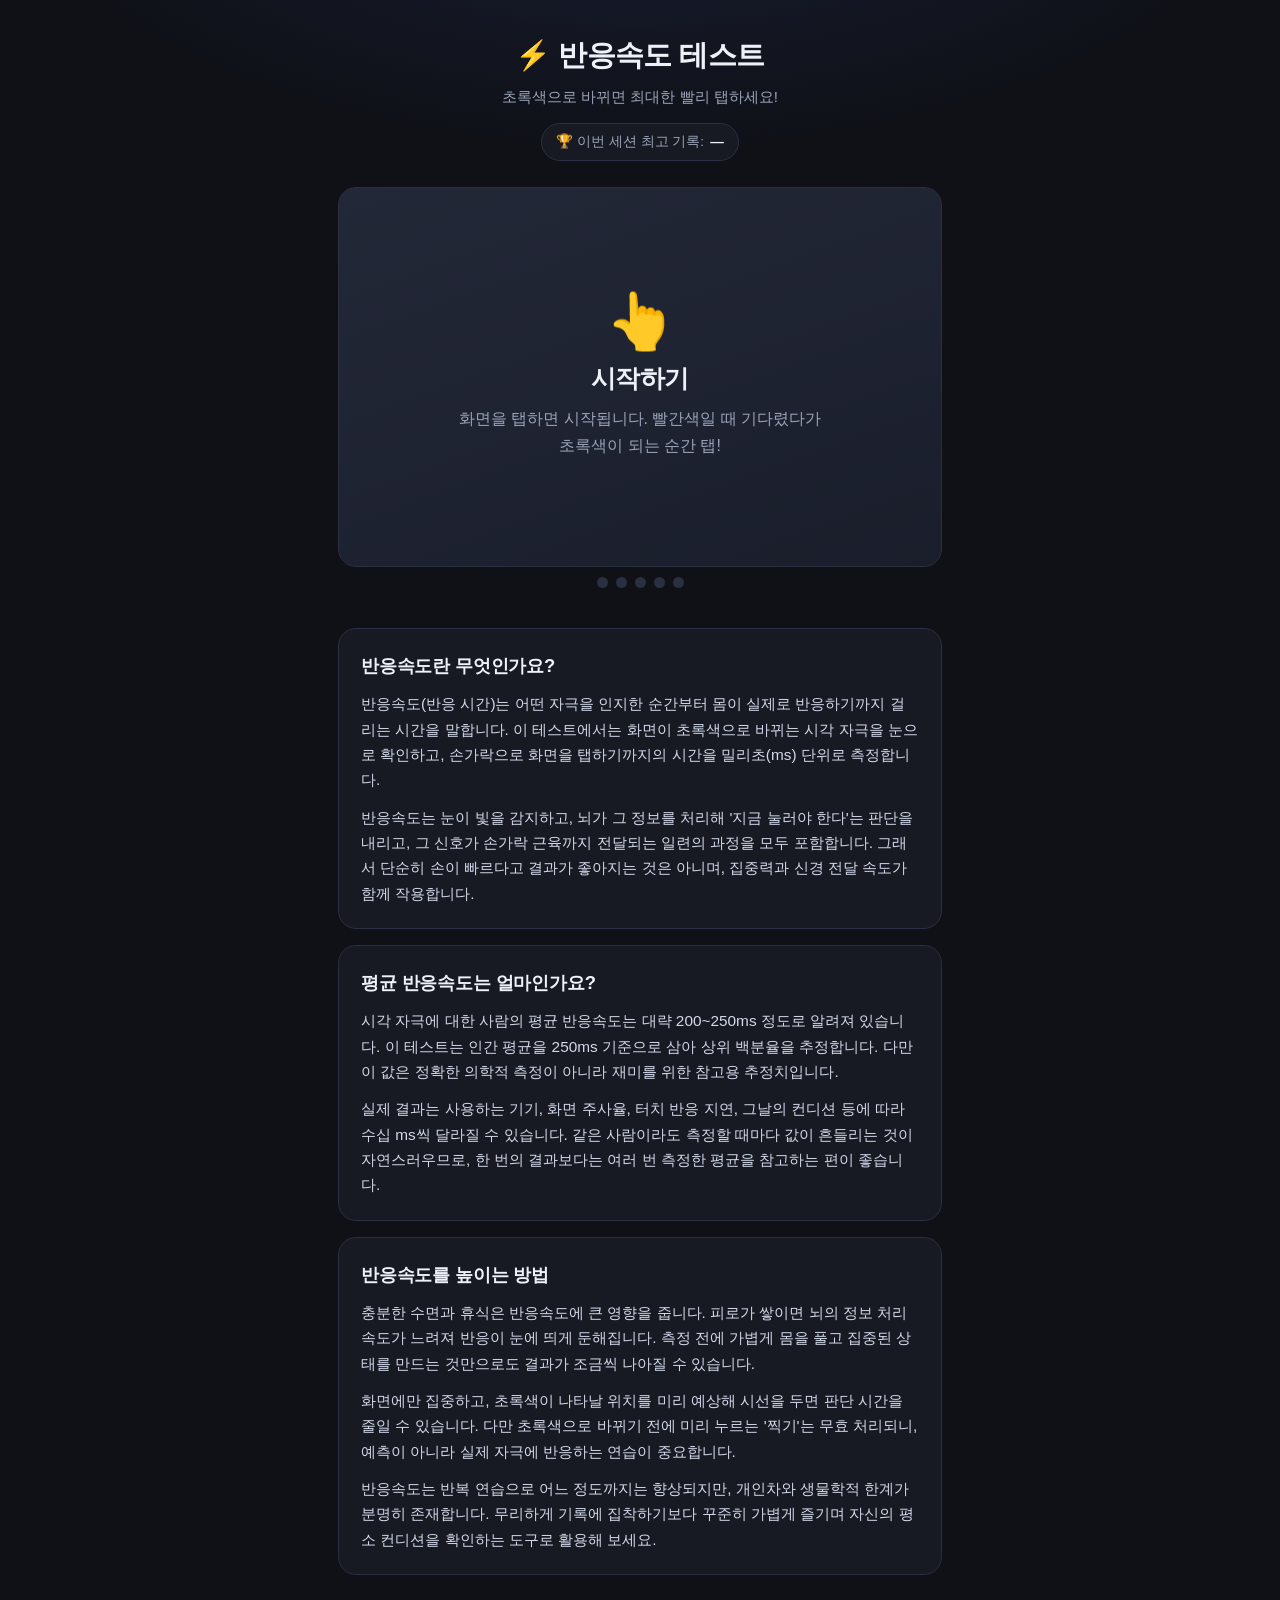
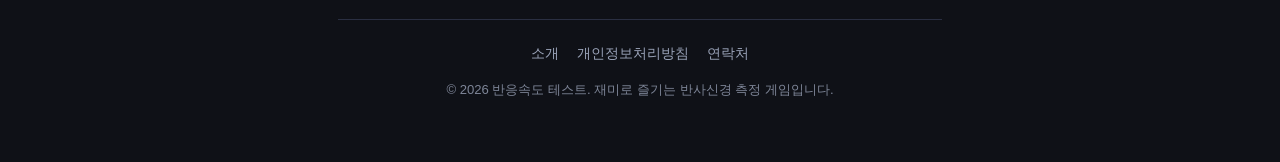
==== index.html @ 73f2693e "반응속도 테스트 정적 사이트 초기 커밋 - 게임 로직(index.html), 다크모드 스타일(style.css) - 소개/개인정보처리방침/연락처 페이지" ====
<!DOCTYPE html>
<html lang="ko">
<head>
  <meta charset="UTF-8" />
  <meta name="viewport" content="width=device-width, initial-scale=1.0" />
  <title>반응속도 테스트 - 내 반사신경 몇 ms일까? | 무료 온라인 게임</title>
  <meta name="description" content="반응속도 테스트로 나의 반사신경을 측정해 보세요. 초록색으로 바뀌면 최대한 빨리 클릭! 5회 평균 반응속도(ms)와 재미있는 등급, 상위 백분율을 알려드립니다. 설치 없이 무료로 바로 플레이." />
  <meta name="keywords" content="반응속도 테스트, 반사신경 테스트, 반응속도 측정, 반응속도 게임, reaction test" />
  <meta name="theme-color" content="#0f1117" />
  <meta property="og:title" content="반응속도 테스트 - 내 반사신경 몇 ms일까?" />
  <meta property="og:description" content="초록색으로 바뀌면 최대한 빨리 탭! 5회 평균 반응속도와 등급을 확인해 보세요." />
  <meta property="og:type" content="website" />
  <link rel="stylesheet" href="style.css" />
</head>
<body>
  <div class="wrap">
    <header class="site-header">
      <h1>⚡ 반응속도 테스트</h1>
      <p class="subtitle">초록색으로 바뀌면 최대한 빨리 탭하세요!</p>
      <div class="best-badge" id="bestBadge" hidden>
        🏆 이번 세션 최고 기록: <strong id="bestValue">—</strong>
      </div>
    </header>

    <!-- 게임 무대 -->
    <div id="stage" class="stage idle" role="button" tabindex="0" aria-label="반응속도 테스트 시작">
      <div>
        <div class="stage-emoji" id="stageEmoji">👆</div>
        <p class="stage-title" id="stageTitle">시작하기</p>
        <p class="stage-hint" id="stageHint">화면을 탭하면 시작됩니다. 빨간색일 때 기다렸다가 초록색이 되는 순간 탭!</p>
      </div>
    </div>

    <!-- 진행 점 -->
    <div class="progress-dots" id="dots" aria-hidden="true"></div>

    <!-- 결과 카드 -->
    <div class="result-card" id="resultCard">
      <div class="tier-emoji" id="tierEmoji">🐆</div>
      <p class="tier-name"><span class="grad" id="tierName">—</span></p>
      <p class="result-avg"><span id="avgValue">0</span><small> ms</small></p>
      <p class="result-percentile" id="percentile">—</p>
      <div class="attempts-list" id="attemptsList"></div>
      <div class="btn-row">
        <button class="btn btn-ghost" id="copyBtn">📋 결과 복사</button>
        <button class="btn btn-primary" id="retryBtn">🔄 다시 하기</button>
      </div>
    </div>

    <!-- 설명 섹션 (SEO) -->
    <div class="info">
      <section>
        <h2>반응속도란 무엇인가요?</h2>
        <p>반응속도(반응 시간)는 어떤 자극을 인지한 순간부터 몸이 실제로 반응하기까지 걸리는 시간을 말합니다. 이 테스트에서는 화면이 초록색으로 바뀌는 시각 자극을 눈으로 확인하고, 손가락으로 화면을 탭하기까지의 시간을 밀리초(ms) 단위로 측정합니다.</p>
        <p>반응속도는 눈이 빛을 감지하고, 뇌가 그 정보를 처리해 '지금 눌러야 한다'는 판단을 내리고, 그 신호가 손가락 근육까지 전달되는 일련의 과정을 모두 포함합니다. 그래서 단순히 손이 빠르다고 결과가 좋아지는 것은 아니며, 집중력과 신경 전달 속도가 함께 작용합니다.</p>
      </section>

      <section>
        <h2>평균 반응속도는 얼마인가요?</h2>
        <p>시각 자극에 대한 사람의 평균 반응속도는 대략 200~250ms 정도로 알려져 있습니다. 이 테스트는 인간 평균을 250ms 기준으로 삼아 상위 백분율을 추정합니다. 다만 이 값은 정확한 의학적 측정이 아니라 재미를 위한 참고용 추정치입니다.</p>
        <p>실제 결과는 사용하는 기기, 화면 주사율, 터치 반응 지연, 그날의 컨디션 등에 따라 수십 ms씩 달라질 수 있습니다. 같은 사람이라도 측정할 때마다 값이 흔들리는 것이 자연스러우므로, 한 번의 결과보다는 여러 번 측정한 평균을 참고하는 편이 좋습니다.</p>
      </section>

      <section>
        <h2>반응속도를 높이는 방법</h2>
        <p>충분한 수면과 휴식은 반응속도에 큰 영향을 줍니다. 피로가 쌓이면 뇌의 정보 처리 속도가 느려져 반응이 눈에 띄게 둔해집니다. 측정 전에 가볍게 몸을 풀고 집중된 상태를 만드는 것만으로도 결과가 조금씩 나아질 수 있습니다.</p>
        <p>화면에만 집중하고, 초록색이 나타날 위치를 미리 예상해 시선을 두면 판단 시간을 줄일 수 있습니다. 다만 초록색으로 바뀌기 전에 미리 누르는 '찍기'는 무효 처리되니, 예측이 아니라 실제 자극에 반응하는 연습이 중요합니다.</p>
        <p>반응속도는 반복 연습으로 어느 정도까지는 향상되지만, 개인차와 생물학적 한계가 분명히 존재합니다. 무리하게 기록에 집착하기보다 꾸준히 가볍게 즐기며 자신의 평소 컨디션을 확인하는 도구로 활용해 보세요.</p>
      </section>
    </div>

    <footer class="site-footer">
      <nav>
        <a href="about.html">소개</a>
        <a href="privacy.html">개인정보처리방침</a>
        <a href="contact.html">연락처</a>
      </nav>
      <p class="copyright">© 2026 반응속도 테스트. 재미로 즐기는 반사신경 측정 게임입니다.</p>
    </footer>
  </div>

  <div class="toast" id="toast"></div>

  <script>
  (function () {
    "use strict";

    // ===== 설정 =====
    var TOTAL_ROUNDS = 5;
    var MIN_WAIT = 2000; // 최소 대기(ms)
    var MAX_WAIT = 5000; // 최대 대기(ms)
    var HUMAN_AVG = 250; // 인간 평균 기준(ms)

    // 등급 정의 (낮은 ms일수록 상위 등급)
    var TIERS = [
      { max: 180, emoji: "🐆", name: "치타", desc: "번개 같은 반사신경!" },
      { max: 230, emoji: "🐇", name: "토끼", desc: "아주 빠른 편이에요." },
      { max: 280, emoji: "🐎", name: "말",   desc: "평균 이상, 준수해요." },
      { max: 340, emoji: "🐢", name: "거북이", desc: "평균 수준이에요." },
      { max: Infinity, emoji: "🦥", name: "나무늘보", desc: "느긋한 편이네요." }
    ];

    // ===== 상태 =====
    var state = "idle"; // idle | waiting | go | result
    var round = 0;
    var results = [];   // 성공한 ms 값들
    var goTime = 0;
    var timer = null;
    var best = null;    // 세션 최고(ms)

    // ===== DOM =====
    var stage = document.getElementById("stage");
    var stageEmoji = document.getElementById("stageEmoji");
    var stageTitle = document.getElementById("stageTitle");
    var stageHint = document.getElementById("stageHint");
    var dotsEl = document.getElementById("dots");
    var resultCard = document.getElementById("resultCard");
    var tierEmoji = document.getElementById("tierEmoji");
    var tierName = document.getElementById("tierName");
    var avgValue = document.getElementById("avgValue");
    var percentile = document.getElementById("percentile");
    var attemptsList = document.getElementById("attemptsList");
    var copyBtn = document.getElementById("copyBtn");
    var retryBtn = document.getElementById("retryBtn");
    var bestBadge = document.getElementById("bestBadge");
    var bestValue = document.getElementById("bestValue");
    var toast = document.getElementById("toast");

    // ===== 진행 점 초기화 =====
    function buildDots() {
      dotsEl.innerHTML = "";
      for (var i = 0; i < TOTAL_ROUNDS; i++) {
        var d = document.createElement("span");
        d.className = "dot";
        dotsEl.appendChild(d);
      }
    }
    function refreshDots() {
      var nodes = dotsEl.children;
      for (var i = 0; i < nodes.length; i++) {
        nodes[i].className = "dot";
        if (i < results.length) nodes[i].classList.add("done");
        else if (i === results.length && state !== "result") nodes[i].classList.add("active");
      }
    }

    // ===== 화면 상태 =====
    function setStage(cls, emoji, title, hint) {
      stage.className = "stage " + cls;
      stageEmoji.textContent = emoji;
      stageTitle.textContent = title;
      stageHint.innerHTML = hint;
    }

    function showToast(msg) {
      toast.textContent = msg;
      toast.classList.add("show");
      clearTimeout(toast._t);
      toast._t = setTimeout(function () { toast.classList.remove("show"); }, 1800);
    }

    // ===== 게임 흐름 =====
    function startWaiting() {
      state = "waiting";
      resultCard.classList.remove("show");
      setStage("waiting", "✋", "기다리세요...",
        "초록색으로 바뀌면 바로 탭! (" + (round + 1) + " / " + TOTAL_ROUNDS + ")");
      refreshDots();
      var delay = MIN_WAIT + Math.random() * (MAX_WAIT - MIN_WAIT);
      timer = setTimeout(function () {
        state = "go";
        goTime = Date.now();
        setStage("go", "⚡", "지금!", "탭하세요!");
      }, delay);
    }

    function recordSuccess(ms) {
      results.push(ms);
      round++;
      if (best === null || ms < best) { best = ms; updateBest(); }
      state = "result-inter";
      setStage("result", "" + ms, ms + " ms",
        results.length < TOTAL_ROUNDS
          ? "좋아요! 탭하면 다음 라운드로 넘어갑니다."
          : "마지막 라운드! 탭해서 결과를 확인하세요.");
      // ms를 큰 숫자로 강조
      stageTitle.innerHTML = '<span class="rt-value">' + ms + '<small> ms</small></span>';
      stageEmoji.textContent = ms < 200 ? "🔥" : ms < 280 ? "👍" : "🙂";
      refreshDots();
    }

    function handleEarly() {
      // 초록 전환 전에 누름 → 이번 판 무효
      clearTimeout(timer);
      state = "early";
      setStage("early", "🚫", "너무 빨라요!",
        "초록색이 되기 전에 눌렀어요. 이 판은 무효입니다. 탭해서 다시 시도하세요.");
      // 무효 표시 점
      var nodes = dotsEl.children;
      if (nodes[results.length]) {
        nodes[results.length].className = "dot void";
      }
    }

    function finish() {
      state = "result";
      var sum = results.reduce(function (a, b) { return a + b; }, 0);
      var avg = Math.round(sum / results.length);
      var tier = pickTier(avg);
      var pct = estimatePercentile(avg);

      tierEmoji.textContent = tier.emoji;
      tierName.textContent = tier.name + " 등급";
      avgValue.textContent = avg;
      percentile.innerHTML = tier.desc + " 인간 평균(250ms) 기준 <strong>상위 " + pct + "%</strong> 추정";

      attemptsList.innerHTML = "";
      results.forEach(function (ms, i) {
        var chip = document.createElement("span");
        chip.className = "attempt-chip";
        chip.textContent = (i + 1) + "회 · " + ms + "ms";
        attemptsList.appendChild(chip);
      });

      // 복사용 데이터 저장
      resultCard.dataset.avg = avg;
      resultCard.dataset.tier = tier.name;

      setStage("idle", "🎉", "완료!", "아래에서 결과를 확인하세요.");
      resultCard.classList.add("show");
      refreshDots();
      resultCard.scrollIntoView({ behavior: "smooth", block: "center" });
    }

    function pickTier(avg) {
      for (var i = 0; i < TIERS.length; i++) {
        if (avg <= TIERS[i].max) return TIERS[i];
      }
      return TIERS[TIERS.length - 1];
    }

    // 상위 백분율 추정 (250ms=평균 50%, 표준편차 약 45ms 정규분포 가정)
    function estimatePercentile(avg) {
      var sd = 45;
      var z = (avg - HUMAN_AVG) / sd;
      var p = normalCdf(z) * 100; // 평균보다 느릴 확률(%)
      // 빠를수록(작은 ms) 상위 → 상위 % = 나보다 빠른 사람 비율
      var top = Math.round(p);
      if (top < 1) top = 1;
      if (top > 99) top = 99;
      return top;
    }
    function normalCdf(z) {
      // 표준정규 누적분포 근사(Abramowitz & Stegun)
      var t = 1 / (1 + 0.2316419 * Math.abs(z));
      var d = 0.3989423 * Math.exp(-z * z / 2);
      var prob = d * t * (0.3193815 + t * (-0.3565638 + t * (1.781478 + t * (-1.821256 + t * 1.330274))));
      return z > 0 ? 1 - prob : prob;
    }

    function updateBest() {
      bestBadge.hidden = false;
      bestValue.textContent = best + " ms";
    }

    // ===== 클릭/탭 처리 =====
    function onStageInput(e) {
      if (e) e.preventDefault();
      switch (state) {
        case "idle":
          round = 0; results = []; buildDots();
          startWaiting();
          break;
        case "waiting":
          handleEarly();
          break;
        case "go":
          var ms = Date.now() - goTime;
          recordSuccess(ms);
          break;
        case "result-inter":
          if (results.length >= TOTAL_ROUNDS) finish();
          else startWaiting();
          break;
        case "early":
          startWaiting();
          break;
      }
    }

    // 터치와 클릭 모두 지원 (중복 방지: touchstart 우선)
    stage.addEventListener("touchstart", function (e) {
      onStageInput(e);
    }, { passive: false });
    stage.addEventListener("click", function (e) {
      // 터치 기기에서 click 중복 발생 방지
      if (e.detail === 0) return; // 키보드 트리거는 keydown에서 처리
      onStageInput(e);
    });
    stage.addEventListener("keydown", function (e) {
      if (e.key === " " || e.key === "Enter") { onStageInput(e); }
    });
    // 터치 후 발생하는 click 무시
    var lastTouch = 0;
    stage.addEventListener("touchend", function () { lastTouch = Date.now(); });
    stage.addEventListener("click", function (e) {
      if (Date.now() - lastTouch < 600) { e.stopImmediatePropagation(); }
    }, true);

    // ===== 버튼 =====
    retryBtn.addEventListener("click", function () {
      resultCard.classList.remove("show");
      state = "idle"; round = 0; results = [];
      buildDots();
      setStage("idle", "👆", "다시 시작하기",
        "화면을 탭하면 시작됩니다. 빨간색일 때 기다렸다가 초록색이 되는 순간 탭!");
      stage.scrollIntoView({ behavior: "smooth", block: "center" });
    });

    copyBtn.addEventListener("click", function () {
      var avg = resultCard.dataset.avg;
      var tier = resultCard.dataset.tier;
      // 현재 열려 있는 페이지 주소를 자동으로 사용 (하드코딩 없음, 배포 시 실제 도메인 자동 반영)
      var siteUrl = location.href.split(/[?#]/)[0];
      var text = "내 반응속도 " + avg + "ms, " + tier + " 등급! 너도 해봐 → 반응속도 테스트\n" + siteUrl;
      copyText(text).then(function () {
        copyBtn.classList.add("copied");
        copyBtn.textContent = "✅ 복사됨!";
        showToast("결과가 클립보드에 복사되었어요!");
        setTimeout(function () {
          copyBtn.classList.remove("copied");
          copyBtn.textContent = "📋 결과 복사";
        }, 1600);
      }).catch(function () {
        showToast("복사에 실패했어요. 직접 복사해 주세요.");
      });
    });

    function copyText(text) {
      if (navigator.clipboard && navigator.clipboard.writeText) {
        return navigator.clipboard.writeText(text);
      }
      // 폴백 (file:// 및 구형 브라우저)
      return new Promise(function (resolve, reject) {
        try {
          var ta = document.createElement("textarea");
          ta.value = text;
          ta.style.position = "fixed";
          ta.style.opacity = "0";
          document.body.appendChild(ta);
          ta.select();
          var ok = document.execCommand("copy");
          document.body.removeChild(ta);
          ok ? resolve() : reject();
        } catch (err) { reject(err); }
      });
    }

    // ===== 초기화 =====
    buildDots();
  })();
  </script>
</body>
</html>
---- style.css ----
/* ===== 반응속도 테스트 — 공통 스타일 ===== */
:root {
  --bg: #0f1117;
  --bg-soft: #171a23;
  --card: #1c2030;
  --border: #2a2f42;
  --text: #eef1f8;
  --text-dim: #9aa3b8;
  --accent: #6c8cff;
  --accent-2: #8b5cff;
  --green: #22c55e;
  --green-glow: rgba(34, 197, 94, 0.45);
  --red: #ef4444;
  --red-glow: rgba(239, 68, 68, 0.35);
  --amber: #f59e0b;
  --radius: 18px;
  --shadow: 0 12px 40px rgba(0, 0, 0, 0.45);
  --font: -apple-system, BlinkMacSystemFont, "Segoe UI", "Apple SD Gothic Neo",
    "Malgun Gothic", "맑은 고딕", Roboto, sans-serif;
}

* { box-sizing: border-box; }

html, body { margin: 0; padding: 0; }

body {
  background: radial-gradient(1200px 600px at 50% -10%, #1a2036 0%, var(--bg) 55%);
  color: var(--text);
  font-family: var(--font);
  line-height: 1.65;
  -webkit-font-smoothing: antialiased;
  min-height: 100vh;
}

.wrap {
  width: 100%;
  max-width: 640px;
  margin: 0 auto;
  padding: 24px 18px 48px;
}

/* ===== 헤더 ===== */
.site-header { text-align: center; padding: 8px 0 4px; }
.site-header h1 {
  font-size: 1.5rem;
  margin: 0 0 4px;
  letter-spacing: -0.02em;
}
.site-header .subtitle {
  color: var(--text-dim);
  font-size: 0.95rem;
  margin: 0;
}
.best-badge {
  display: inline-flex;
  align-items: center;
  gap: 6px;
  margin-top: 14px;
  padding: 7px 14px;
  background: var(--bg-soft);
  border: 1px solid var(--border);
  border-radius: 999px;
  font-size: 0.85rem;
  color: var(--text-dim);
}
.best-badge strong { color: var(--text); }

/* ===== 게임 영역 ===== */
.stage {
  position: relative;
  margin: 22px 0 10px;
  border-radius: var(--radius);
  min-height: 340px;
  display: flex;
  align-items: center;
  justify-content: center;
  text-align: center;
  cursor: pointer;
  user-select: none;
  -webkit-user-select: none;
  -webkit-tap-highlight-color: transparent;
  transition: background 0.12s ease, box-shadow 0.25s ease;
  overflow: hidden;
  padding: 28px 20px;
}
.stage:focus-visible { outline: 3px solid var(--accent); outline-offset: 3px; }

.stage.idle    { background: linear-gradient(160deg, #232838, #1a1e2b); border: 1px solid var(--border); }
.stage.waiting { background: linear-gradient(160deg, #b91c1c, #7f1d1d); box-shadow: 0 0 60px var(--red-glow) inset; }
.stage.go      { background: linear-gradient(160deg, #16a34a, #15803d); box-shadow: 0 0 80px var(--green-glow) inset; }
.stage.result  { background: linear-gradient(160deg, #232838, #1a1e2b); border: 1px solid var(--border); cursor: default; }
.stage.early   { background: linear-gradient(160deg, #b45309, #92400e); }

.stage-emoji { font-size: 3.4rem; line-height: 1; margin-bottom: 10px; }
.stage-title { font-size: 1.55rem; font-weight: 800; margin: 0 0 6px; letter-spacing: -0.02em; }
.stage-hint  { font-size: 1rem; color: rgba(255,255,255,0.85); margin: 0; max-width: 380px; }
.stage.idle .stage-hint, .stage.result .stage-hint { color: var(--text-dim); }

.rt-value { font-size: 3.6rem; font-weight: 900; letter-spacing: -0.03em; line-height: 1; }
.rt-value small { font-size: 1.2rem; font-weight: 700; opacity: 0.8; }

/* 진행 점 (5회) */
.progress-dots {
  display: flex;
  gap: 8px;
  justify-content: center;
  margin: 6px 0 18px;
}
.dot {
  width: 11px; height: 11px;
  border-radius: 50%;
  background: var(--border);
  transition: transform 0.2s, background 0.2s;
}
.dot.done { background: var(--accent); }
.dot.void { background: var(--amber); }
.dot.active { transform: scale(1.35); background: var(--text-dim); }

/* ===== 결과 화면 ===== */
.result-card {
  display: none;
  margin: 22px 0 10px;
  padding: 30px 24px;
  border-radius: var(--radius);
  background:
    radial-gradient(600px 300px at 50% -20%, rgba(108,140,255,0.22), transparent 70%),
    linear-gradient(160deg, #20263a, #161a27);
  border: 1px solid var(--border);
  box-shadow: var(--shadow);
  text-align: center;
}
.result-card.show { display: block; animation: pop 0.35s ease; }
@keyframes pop { from { transform: scale(0.96); opacity: 0; } to { transform: scale(1); opacity: 1; } }

.tier-emoji { font-size: 4.6rem; line-height: 1; margin-bottom: 6px; }
.tier-name  { font-size: 1.9rem; font-weight: 900; margin: 0 0 2px; letter-spacing: -0.02em; }
.tier-name .grad {
  background: linear-gradient(90deg, var(--accent), var(--accent-2));
  -webkit-background-clip: text; background-clip: text; color: transparent;
}
.result-avg { font-size: 3.4rem; font-weight: 900; letter-spacing: -0.03em; margin: 12px 0 2px; }
.result-avg small { font-size: 1.3rem; font-weight: 700; color: var(--text-dim); }
.result-percentile { color: var(--text-dim); font-size: 0.98rem; margin: 4px 0 0; }
.result-percentile strong { color: var(--text); }

.attempts-list {
  display: flex; flex-wrap: wrap; gap: 7px; justify-content: center;
  margin: 20px 0 4px;
}
.attempt-chip {
  font-size: 0.82rem;
  padding: 5px 11px;
  border-radius: 999px;
  background: var(--bg-soft);
  border: 1px solid var(--border);
  color: var(--text-dim);
}

/* ===== 버튼 ===== */
.btn-row { display: flex; gap: 12px; margin-top: 22px; }
.btn {
  flex: 1;
  appearance: none;
  border: none;
  border-radius: 14px;
  padding: 16px 18px;
  font-size: 1.05rem;
  font-weight: 800;
  font-family: inherit;
  cursor: pointer;
  transition: transform 0.08s ease, filter 0.15s ease, background 0.15s;
  color: #fff;
}
.btn:active { transform: translateY(1px) scale(0.99); }
.btn-primary { background: linear-gradient(90deg, var(--accent), var(--accent-2)); }
.btn-primary:hover { filter: brightness(1.08); }
.btn-ghost {
  background: var(--bg-soft);
  border: 1px solid var(--border);
  color: var(--text);
}
.btn-ghost:hover { background: var(--card); }
.btn.copied { background: var(--green); }

/* ===== 설명 섹션 ===== */
.info { margin-top: 40px; }
.info section {
  background: var(--bg-soft);
  border: 1px solid var(--border);
  border-radius: var(--radius);
  padding: 22px 22px;
  margin-bottom: 16px;
}
.info h2 {
  font-size: 1.15rem;
  margin: 0 0 10px;
  letter-spacing: -0.01em;
}
.info p { margin: 0 0 12px; color: #d3d9ea; font-size: 0.96rem; }
.info p:last-child { margin-bottom: 0; }

/* ===== 페이지 본문(하위 페이지) ===== */
.page { margin-top: 22px; }
.page h2 { font-size: 1.25rem; margin: 26px 0 10px; }
.page h2:first-child { margin-top: 0; }
.page p, .page li { color: #d3d9ea; font-size: 0.97rem; }
.page ul { padding-left: 20px; }
.page a { color: var(--accent); }
.back-link {
  display: inline-block;
  margin-bottom: 6px;
  color: var(--accent);
  text-decoration: none;
  font-weight: 700;
  font-size: 0.92rem;
}
.back-link:hover { text-decoration: underline; }

/* ===== 푸터 ===== */
.site-footer {
  margin-top: 44px;
  padding-top: 22px;
  border-top: 1px solid var(--border);
  text-align: center;
  color: var(--text-dim);
  font-size: 0.9rem;
}
.site-footer nav { display: flex; gap: 18px; justify-content: center; flex-wrap: wrap; margin-bottom: 12px; }
.site-footer a { color: var(--text-dim); text-decoration: none; }
.site-footer a:hover { color: var(--text); text-decoration: underline; }
.site-footer .copyright { font-size: 0.82rem; opacity: 0.8; }

/* ===== 토스트 ===== */
.toast {
  position: fixed;
  left: 50%; bottom: 28px;
  transform: translateX(-50%) translateY(20px);
  background: var(--card);
  border: 1px solid var(--border);
  color: var(--text);
  padding: 12px 20px;
  border-radius: 12px;
  font-size: 0.92rem;
  font-weight: 700;
  box-shadow: var(--shadow);
  opacity: 0;
  pointer-events: none;
  transition: opacity 0.25s, transform 0.25s;
  z-index: 50;
}
.toast.show { opacity: 1; transform: translateX(-50%) translateY(0); }

@media (min-width: 480px) {
  .site-header h1 { font-size: 1.8rem; }
  .stage { min-height: 380px; }
}
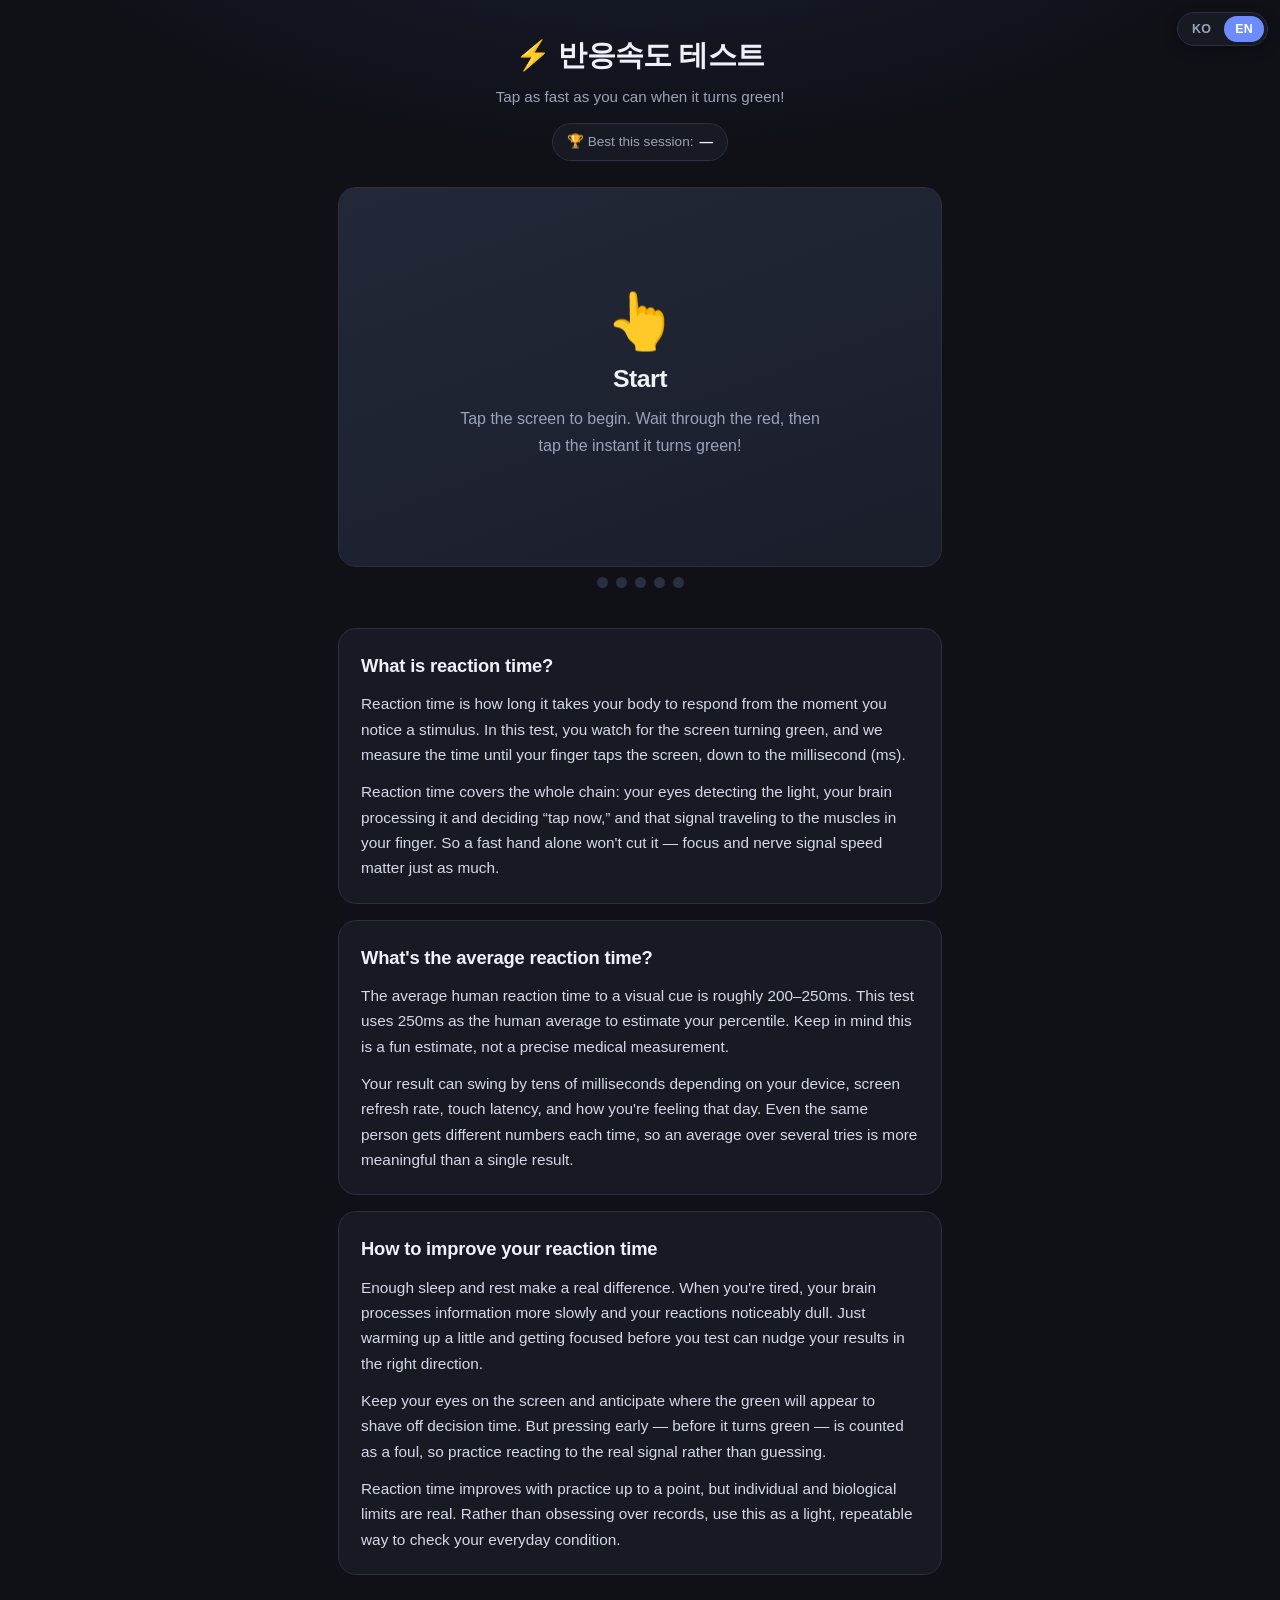
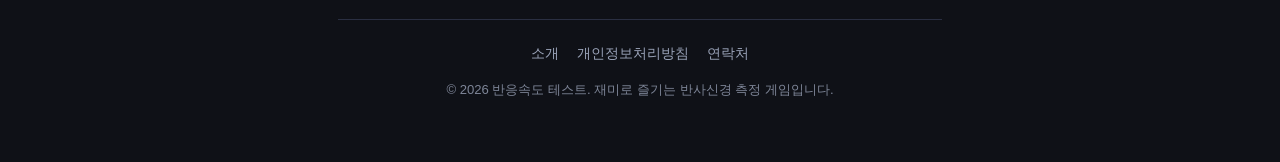
==== commit 91689262: "다국어(한국어/영어) 지원 추가 - 브라우저 언어 감지 + KO/EN 수동 전환(세션 유지) - 게임 UI·결과·등급·복사 문구·설명 섹션 전부 I18N 객체로 관리 - 표시 언어" ====
--- a/index.html
+++ b/index.html
@@ -3,6 +3,8 @@
 <head>
   <meta charset="UTF-8" />
   <meta name="viewport" content="width=device-width, initial-scale=1.0" />
+  <meta name="google-site-verification" content="tqDl8S2tYXEa9xzhlGxQzn0HwiY2uJCHvbh6UM1SFNE" />
+  <meta name="naver-site-verification" content="4a87eaf00951f1fe5d1619a0d4436c3ce73ae560" />
   <title>반응속도 테스트 - 내 반사신경 몇 ms일까? | 무료 온라인 게임</title>
   <meta name="description" content="반응속도 테스트로 나의 반사신경을 측정해 보세요. 초록색으로 바뀌면 최대한 빨리 클릭! 5회 평균 반응속도(ms)와 재미있는 등급, 상위 백분율을 알려드립니다. 설치 없이 무료로 바로 플레이." />
   <meta name="keywords" content="반응속도 테스트, 반사신경 테스트, 반응속도 측정, 반응속도 게임, reaction test" />
@@ -13,12 +15,18 @@
   <link rel="stylesheet" href="style.css" />
 </head>
 <body>
+  <!-- 언어 전환 -->
+  <div class="lang-switch" id="langSwitch" aria-label="Language / 언어">
+    <button data-lang="ko">KO</button>
+    <button data-lang="en">EN</button>
+  </div>
+
   <div class="wrap">
     <header class="site-header">
       <h1>⚡ 반응속도 테스트</h1>
-      <p class="subtitle">초록색으로 바뀌면 최대한 빨리 탭하세요!</p>
+      <p class="subtitle" id="subtitle">초록색으로 바뀌면 최대한 빨리 탭하세요!</p>
       <div class="best-badge" id="bestBadge" hidden>
-        🏆 이번 세션 최고 기록: <strong id="bestValue">—</strong>
+        <span id="bestLabel">🏆 이번 세션 최고 기록:</span> <strong id="bestValue">—</strong>
       </div>
     </header>
 
@@ -47,27 +55,8 @@
       </div>
     </div>
 
-    <!-- 설명 섹션 (SEO) -->
-    <div class="info">
-      <section>
-        <h2>반응속도란 무엇인가요?</h2>
-        <p>반응속도(반응 시간)는 어떤 자극을 인지한 순간부터 몸이 실제로 반응하기까지 걸리는 시간을 말합니다. 이 테스트에서는 화면이 초록색으로 바뀌는 시각 자극을 눈으로 확인하고, 손가락으로 화면을 탭하기까지의 시간을 밀리초(ms) 단위로 측정합니다.</p>
-        <p>반응속도는 눈이 빛을 감지하고, 뇌가 그 정보를 처리해 '지금 눌러야 한다'는 판단을 내리고, 그 신호가 손가락 근육까지 전달되는 일련의 과정을 모두 포함합니다. 그래서 단순히 손이 빠르다고 결과가 좋아지는 것은 아니며, 집중력과 신경 전달 속도가 함께 작용합니다.</p>
-      </section>
-
-      <section>
-        <h2>평균 반응속도는 얼마인가요?</h2>
-        <p>시각 자극에 대한 사람의 평균 반응속도는 대략 200~250ms 정도로 알려져 있습니다. 이 테스트는 인간 평균을 250ms 기준으로 삼아 상위 백분율을 추정합니다. 다만 이 값은 정확한 의학적 측정이 아니라 재미를 위한 참고용 추정치입니다.</p>
-        <p>실제 결과는 사용하는 기기, 화면 주사율, 터치 반응 지연, 그날의 컨디션 등에 따라 수십 ms씩 달라질 수 있습니다. 같은 사람이라도 측정할 때마다 값이 흔들리는 것이 자연스러우므로, 한 번의 결과보다는 여러 번 측정한 평균을 참고하는 편이 좋습니다.</p>
-      </section>
-
-      <section>
-        <h2>반응속도를 높이는 방법</h2>
-        <p>충분한 수면과 휴식은 반응속도에 큰 영향을 줍니다. 피로가 쌓이면 뇌의 정보 처리 속도가 느려져 반응이 눈에 띄게 둔해집니다. 측정 전에 가볍게 몸을 풀고 집중된 상태를 만드는 것만으로도 결과가 조금씩 나아질 수 있습니다.</p>
-        <p>화면에만 집중하고, 초록색이 나타날 위치를 미리 예상해 시선을 두면 판단 시간을 줄일 수 있습니다. 다만 초록색으로 바뀌기 전에 미리 누르는 '찍기'는 무효 처리되니, 예측이 아니라 실제 자극에 반응하는 연습이 중요합니다.</p>
-        <p>반응속도는 반복 연습으로 어느 정도까지는 향상되지만, 개인차와 생물학적 한계가 분명히 존재합니다. 무리하게 기록에 집착하기보다 꾸준히 가볍게 즐기며 자신의 평소 컨디션을 확인하는 도구로 활용해 보세요.</p>
-      </section>
-    </div>
+    <!-- 설명 섹션 (SEO) — 언어별 텍스트는 JS의 I18N에서 렌더링 -->
+    <div class="info" id="infoSections"></div>
 
     <footer class="site-footer">
       <nav>
@@ -91,24 +80,187 @@
     var MAX_WAIT = 5000; // 최대 대기(ms)
     var HUMAN_AVG = 250; // 인간 평균 기준(ms)
 
-    // 등급 정의 (낮은 ms일수록 상위 등급)
+    // 등급 기준(언어와 무관한 부분: 임계값 + 이모지). 이름/설명은 I18N에서.
     var TIERS = [
-      { max: 180, emoji: "🐆", name: "치타", desc: "번개 같은 반사신경!" },
-      { max: 230, emoji: "🐇", name: "토끼", desc: "아주 빠른 편이에요." },
-      { max: 280, emoji: "🐎", name: "말",   desc: "평균 이상, 준수해요." },
-      { max: 340, emoji: "🐢", name: "거북이", desc: "평균 수준이에요." },
-      { max: Infinity, emoji: "🦥", name: "나무늘보", desc: "느긋한 편이네요." }
+      { max: 180, emoji: "🐆" },
+      { max: 230, emoji: "🐇" },
+      { max: 280, emoji: "🐎" },
+      { max: 340, emoji: "🐢" },
+      { max: Infinity, emoji: "🦥" }
     ];
 
-    // ===== 상태 =====
-    var state = "idle"; // idle | waiting | go | result
+    /* =======================================================
+       🌐 다국어 텍스트 — 여기 한 곳에서 관리합니다.
+       새 언어 추가: 아래에 ja: {...} 처럼 같은 구조로 추가하고
+       LANG_ORDER와 언어 버튼(HTML)만 늘리면 됩니다.
+       ======================================================= */
+    var I18N = {
+      ko: {
+        htmlLang: "ko",
+        stageAria: "반응속도 테스트 시작",
+        subtitle: "초록색으로 바뀌면 최대한 빨리 탭하세요!",
+        bestLabel: "🏆 이번 세션 최고 기록:",
+        stage: {
+          idleTitle: "시작하기",
+          idleHint: "화면을 탭하면 시작됩니다. 빨간색일 때 기다렸다가 초록색이 되는 순간 탭!",
+          retryTitle: "다시 시작하기",
+          retryHint: "화면을 탭하면 시작됩니다. 빨간색일 때 기다렸다가 초록색이 되는 순간 탭!",
+          waitTitle: "기다리세요...",
+          waitHint: function (n, total) { return "초록색으로 바뀌면 바로 탭! (" + n + " / " + total + ")"; },
+          goTitle: "지금!",
+          goHint: "탭하세요!",
+          earlyTitle: "너무 빨라요!",
+          earlyHint: "초록색이 되기 전에 눌렀어요. 이 판은 무효입니다. 탭해서 다시 시도하세요.",
+          nextHint: "좋아요! 탭하면 다음 라운드로 넘어갑니다.",
+          lastHint: "마지막 라운드! 탭해서 결과를 확인하세요.",
+          doneTitle: "완료!",
+          doneHint: "아래에서 결과를 확인하세요."
+        },
+        tiers: [
+          { name: "치타", desc: "번개 같은 반사신경!" },
+          { name: "토끼", desc: "아주 빠른 편이에요." },
+          { name: "말", desc: "평균 이상, 준수해요." },
+          { name: "거북이", desc: "평균 수준이에요." },
+          { name: "나무늘보", desc: "느긋한 편이네요." }
+        ],
+        tierSuffix: " 등급",
+        percentile: function (desc, pct) {
+          return desc + " 인간 평균(250ms) 기준 <strong>상위 " + pct + "%</strong> 추정";
+        },
+        attempt: function (i, ms) { return i + "회 · " + ms + "ms"; },
+        copyBtn: "📋 결과 복사",
+        copiedBtn: "✅ 복사됨!",
+        retryBtn: "🔄 다시 하기",
+        copyText: function (avg, tierName, url) {
+          return "내 반응속도 " + avg + "ms, " + tierName + " 등급! 너도 해봐 → 반응속도 테스트\n" + url;
+        },
+        toastCopied: "결과가 클립보드에 복사되었어요!",
+        toastFail: "복사에 실패했어요. 직접 복사해 주세요.",
+        info: [
+          {
+            h: "반응속도란 무엇인가요?",
+            ps: [
+              "반응속도(반응 시간)는 어떤 자극을 인지한 순간부터 몸이 실제로 반응하기까지 걸리는 시간을 말합니다. 이 테스트에서는 화면이 초록색으로 바뀌는 시각 자극을 눈으로 확인하고, 손가락으로 화면을 탭하기까지의 시간을 밀리초(ms) 단위로 측정합니다.",
+              "반응속도는 눈이 빛을 감지하고, 뇌가 그 정보를 처리해 '지금 눌러야 한다'는 판단을 내리고, 그 신호가 손가락 근육까지 전달되는 일련의 과정을 모두 포함합니다. 그래서 단순히 손이 빠르다고 결과가 좋아지는 것은 아니며, 집중력과 신경 전달 속도가 함께 작용합니다."
+            ]
+          },
+          {
+            h: "평균 반응속도는 얼마인가요?",
+            ps: [
+              "시각 자극에 대한 사람의 평균 반응속도는 대략 200~250ms 정도로 알려져 있습니다. 이 테스트는 인간 평균을 250ms 기준으로 삼아 상위 백분율을 추정합니다. 다만 이 값은 정확한 의학적 측정이 아니라 재미를 위한 참고용 추정치입니다.",
+              "실제 결과는 사용하는 기기, 화면 주사율, 터치 반응 지연, 그날의 컨디션 등에 따라 수십 ms씩 달라질 수 있습니다. 같은 사람이라도 측정할 때마다 값이 흔들리는 것이 자연스러우므로, 한 번의 결과보다는 여러 번 측정한 평균을 참고하는 편이 좋습니다."
+            ]
+          },
+          {
+            h: "반응속도를 높이는 방법",
+            ps: [
+              "충분한 수면과 휴식은 반응속도에 큰 영향을 줍니다. 피로가 쌓이면 뇌의 정보 처리 속도가 느려져 반응이 눈에 띄게 둔해집니다. 측정 전에 가볍게 몸을 풀고 집중된 상태를 만드는 것만으로도 결과가 조금씩 나아질 수 있습니다.",
+              "화면에만 집중하고, 초록색이 나타날 위치를 미리 예상해 시선을 두면 판단 시간을 줄일 수 있습니다. 다만 초록색으로 바뀌기 전에 미리 누르는 '찍기'는 무효 처리되니, 예측이 아니라 실제 자극에 반응하는 연습이 중요합니다.",
+              "반응속도는 반복 연습으로 어느 정도까지는 향상되지만, 개인차와 생물학적 한계가 분명히 존재합니다. 무리하게 기록에 집착하기보다 꾸준히 가볍게 즐기며 자신의 평소 컨디션을 확인하는 도구로 활용해 보세요."
+            ]
+          }
+        ]
+      },
+
+      en: {
+        htmlLang: "en",
+        stageAria: "Start reaction test",
+        subtitle: "Tap as fast as you can when it turns green!",
+        bestLabel: "🏆 Best this session:",
+        stage: {
+          idleTitle: "Start",
+          idleHint: "Tap the screen to begin. Wait through the red, then tap the instant it turns green!",
+          retryTitle: "Start again",
+          retryHint: "Tap the screen to begin. Wait through the red, then tap the instant it turns green!",
+          waitTitle: "Wait...",
+          waitHint: function (n, total) { return "Tap the moment it turns green! (" + n + " / " + total + ")"; },
+          goTitle: "GO!",
+          goHint: "Tap!",
+          earlyTitle: "Too soon!",
+          earlyHint: "You tapped before it turned green. This round doesn't count. Tap to try again.",
+          nextHint: "Nice! Tap to go to the next round.",
+          lastHint: "Last round! Tap to see your result.",
+          doneTitle: "Done!",
+          doneHint: "Check your result below."
+        },
+        tiers: [
+          { name: "Cheetah", desc: "Lightning-fast reflexes!" },
+          { name: "Rabbit", desc: "Seriously quick." },
+          { name: "Horse", desc: "Above average — nice." },
+          { name: "Turtle", desc: "Right around average." },
+          { name: "Sloth", desc: "Taking it easy." }
+        ],
+        tierSuffix: " tier",
+        percentile: function (desc, pct) {
+          return desc + " Roughly <strong>top " + pct + "%</strong> vs. the 250ms human average.";
+        },
+        attempt: function (i, ms) { return "#" + i + " · " + ms + "ms"; },
+        copyBtn: "📋 Copy result",
+        copiedBtn: "✅ Copied!",
+        retryBtn: "🔄 Play again",
+        copyText: function (avg, tierName, url) {
+          return "My reaction time: " + avg + "ms, " + tierName + " tier! Try it: " + url;
+        },
+        toastCopied: "Copied to clipboard!",
+        toastFail: "Couldn't copy. Please copy manually.",
+        info: [
+          {
+            h: "What is reaction time?",
+            ps: [
+              "Reaction time is how long it takes your body to respond from the moment you notice a stimulus. In this test, you watch for the screen turning green, and we measure the time until your finger taps the screen, down to the millisecond (ms).",
+              "Reaction time covers the whole chain: your eyes detecting the light, your brain processing it and deciding “tap now,” and that signal traveling to the muscles in your finger. So a fast hand alone won't cut it — focus and nerve signal speed matter just as much."
+            ]
+          },
+          {
+            h: "What's the average reaction time?",
+            ps: [
+              "The average human reaction time to a visual cue is roughly 200–250ms. This test uses 250ms as the human average to estimate your percentile. Keep in mind this is a fun estimate, not a precise medical measurement.",
+              "Your result can swing by tens of milliseconds depending on your device, screen refresh rate, touch latency, and how you're feeling that day. Even the same person gets different numbers each time, so an average over several tries is more meaningful than a single result."
+            ]
+          },
+          {
+            h: "How to improve your reaction time",
+            ps: [
+              "Enough sleep and rest make a real difference. When you're tired, your brain processes information more slowly and your reactions noticeably dull. Just warming up a little and getting focused before you test can nudge your results in the right direction.",
+              "Keep your eyes on the screen and anticipate where the green will appear to shave off decision time. But pressing early — before it turns green — is counted as a foul, so practice reacting to the real signal rather than guessing.",
+              "Reaction time improves with practice up to a point, but individual and biological limits are real. Rather than obsessing over records, use this as a light, repeatable way to check your everyday condition."
+            ]
+          }
+        ]
+      }
+    };
+
+    var LANG_ORDER = ["ko", "en"];
+
+    // ===== 언어 상태 =====
+    var currentLang = detectLang();
+
+    function detectLang() {
+      var saved = null;
+      try { saved = sessionStorage.getItem("rt_lang"); } catch (e) {}
+      if (saved && I18N[saved]) return saved;
+      var nav = (navigator.language || navigator.userLanguage || "en").toLowerCase();
+      return nav.indexOf("ko") === 0 ? "ko" : "en";
+    }
+    function t() { return I18N[currentLang]; }
+
+    // ===== 게임 상태 =====
+    var state = "idle"; // idle | waiting | go | result-inter | early | result
+    var stageView = "idle"; // 언어 전환 시 다시 그릴 안정 화면: "idle" | "done" | "playing"
+    var retryFlag = false;
     var round = 0;
-    var results = [];   // 성공한 ms 값들
+    var results = [];
     var goTime = 0;
     var timer = null;
-    var best = null;    // 세션 최고(ms)
+    var best = null;
+    var lastResult = null; // { avg, tierIndex, pct }
 
     // ===== DOM =====
+    var langSwitch = document.getElementById("langSwitch");
+    var subtitleEl = document.getElementById("subtitle");
+    var bestBadge = document.getElementById("bestBadge");
+    var bestLabel = document.getElementById("bestLabel");
+    var bestValue = document.getElementById("bestValue");
     var stage = document.getElementById("stage");
     var stageEmoji = document.getElementById("stageEmoji");
     var stageTitle = document.getElementById("stageTitle");
@@ -122,11 +274,10 @@
     var attemptsList = document.getElementById("attemptsList");
     var copyBtn = document.getElementById("copyBtn");
     var retryBtn = document.getElementById("retryBtn");
-    var bestBadge = document.getElementById("bestBadge");
-    var bestValue = document.getElementById("bestValue");
+    var infoSections = document.getElementById("infoSections");
     var toast = document.getElementById("toast");
 
-    // ===== 진행 점 초기화 =====
+    // ===== 진행 점 =====
     function buildDots() {
       dotsEl.innerHTML = "";
       for (var i = 0; i < TOTAL_ROUNDS; i++) {
@@ -160,17 +311,23 @@
     }
 
     // ===== 게임 흐름 =====
+    function renderIdle() {
+      var s = t().stage;
+      setStage("idle", "👆", retryFlag ? s.retryTitle : s.idleTitle, retryFlag ? s.retryHint : s.idleHint);
+    }
+
     function startWaiting() {
-      state = "waiting";
+      state = "waiting"; stageView = "playing";
       resultCard.classList.remove("show");
-      setStage("waiting", "✋", "기다리세요...",
-        "초록색으로 바뀌면 바로 탭! (" + (round + 1) + " / " + TOTAL_ROUNDS + ")");
+      var s = t().stage;
+      setStage("waiting", "✋", s.waitTitle, s.waitHint(round + 1, TOTAL_ROUNDS));
       refreshDots();
       var delay = MIN_WAIT + Math.random() * (MAX_WAIT - MIN_WAIT);
       timer = setTimeout(function () {
         state = "go";
         goTime = Date.now();
-        setStage("go", "⚡", "지금!", "탭하세요!");
+        var sg = t().stage;
+        setStage("go", "⚡", sg.goTitle, sg.goHint);
       }, delay);
     }
 
@@ -178,80 +335,80 @@
       results.push(ms);
       round++;
       if (best === null || ms < best) { best = ms; updateBest(); }
-      state = "result-inter";
-      setStage("result", "" + ms, ms + " ms",
-        results.length < TOTAL_ROUNDS
-          ? "좋아요! 탭하면 다음 라운드로 넘어갑니다."
-          : "마지막 라운드! 탭해서 결과를 확인하세요.");
-      // ms를 큰 숫자로 강조
+      state = "result-inter"; stageView = "playing";
+      var s = t().stage;
+      setStage("result", "", "",
+        results.length < TOTAL_ROUNDS ? s.nextHint : s.lastHint);
       stageTitle.innerHTML = '<span class="rt-value">' + ms + '<small> ms</small></span>';
       stageEmoji.textContent = ms < 200 ? "🔥" : ms < 280 ? "👍" : "🙂";
       refreshDots();
     }
 
     function handleEarly() {
-      // 초록 전환 전에 누름 → 이번 판 무효
       clearTimeout(timer);
-      state = "early";
-      setStage("early", "🚫", "너무 빨라요!",
-        "초록색이 되기 전에 눌렀어요. 이 판은 무효입니다. 탭해서 다시 시도하세요.");
-      // 무효 표시 점
+      state = "early"; stageView = "playing";
+      var s = t().stage;
+      setStage("early", "🚫", s.earlyTitle, s.earlyHint);
       var nodes = dotsEl.children;
-      if (nodes[results.length]) {
-        nodes[results.length].className = "dot void";
-      }
+      if (nodes[results.length]) nodes[results.length].className = "dot void";
+    }
+
+    function pickTierIndex(avg) {
+      for (var i = 0; i < TIERS.length; i++) {
+        if (avg <= TIERS[i].max) return i;
+      }
+      return TIERS.length - 1;
     }
 
     function finish() {
-      state = "result";
+      state = "result"; stageView = "done";
       var sum = results.reduce(function (a, b) { return a + b; }, 0);
       var avg = Math.round(sum / results.length);
-      var tier = pickTier(avg);
+      var idx = pickTierIndex(avg);
       var pct = estimatePercentile(avg);
-
-      tierEmoji.textContent = tier.emoji;
-      tierName.textContent = tier.name + " 등급";
-      avgValue.textContent = avg;
-      percentile.innerHTML = tier.desc + " 인간 평균(250ms) 기준 <strong>상위 " + pct + "%</strong> 추정";
+      lastResult = { avg: avg, tierIndex: idx, pct: pct };
+
+      renderResultCard();
+      var s = t().stage;
+      setStage("idle", "🎉", s.doneTitle, s.doneHint);
+      resultCard.classList.add("show");
+      refreshDots();
+      resultCard.scrollIntoView({ behavior: "smooth", block: "center" });
+    }
+
+    // 결과 카드를 현재 언어로 렌더링 (언어 전환 시 재사용)
+    function renderResultCard() {
+      if (!lastResult) return;
+      var L = t();
+      var tierData = L.tiers[lastResult.tierIndex];
+      tierEmoji.textContent = TIERS[lastResult.tierIndex].emoji;
+      tierName.textContent = tierData.name + L.tierSuffix;
+      avgValue.textContent = lastResult.avg;
+      percentile.innerHTML = L.percentile(tierData.desc, lastResult.pct);
 
       attemptsList.innerHTML = "";
       results.forEach(function (ms, i) {
         var chip = document.createElement("span");
         chip.className = "attempt-chip";
-        chip.textContent = (i + 1) + "회 · " + ms + "ms";
+        chip.textContent = L.attempt(i + 1, ms);
         attemptsList.appendChild(chip);
       });
 
-      // 복사용 데이터 저장
-      resultCard.dataset.avg = avg;
-      resultCard.dataset.tier = tier.name;
-
-      setStage("idle", "🎉", "완료!", "아래에서 결과를 확인하세요.");
-      resultCard.classList.add("show");
-      refreshDots();
-      resultCard.scrollIntoView({ behavior: "smooth", block: "center" });
-    }
-
-    function pickTier(avg) {
-      for (var i = 0; i < TIERS.length; i++) {
-        if (avg <= TIERS[i].max) return TIERS[i];
-      }
-      return TIERS[TIERS.length - 1];
+      // 복사용 데이터
+      resultCard.dataset.avg = lastResult.avg;
+      resultCard.dataset.tier = tierData.name;
     }
 
     // 상위 백분율 추정 (250ms=평균 50%, 표준편차 약 45ms 정규분포 가정)
     function estimatePercentile(avg) {
       var sd = 45;
       var z = (avg - HUMAN_AVG) / sd;
-      var p = normalCdf(z) * 100; // 평균보다 느릴 확률(%)
-      // 빠를수록(작은 ms) 상위 → 상위 % = 나보다 빠른 사람 비율
-      var top = Math.round(p);
+      var top = Math.round(normalCdf(z) * 100);
       if (top < 1) top = 1;
       if (top > 99) top = 99;
       return top;
     }
     function normalCdf(z) {
-      // 표준정규 누적분포 근사(Abramowitz & Stegun)
       var t = 1 / (1 + 0.2316419 * Math.abs(z));
       var d = 0.3989423 * Math.exp(-z * z / 2);
       var prob = d * t * (0.3193815 + t * (-0.3565638 + t * (1.781478 + t * (-1.821256 + t * 1.330274))));
@@ -263,7 +420,7 @@
       bestValue.textContent = best + " ms";
     }
 
-    // ===== 클릭/탭 처리 =====
+    // ===== 입력 처리 =====
     function onStageInput(e) {
       if (e) e.preventDefault();
       switch (state) {
@@ -275,8 +432,7 @@
           handleEarly();
           break;
         case "go":
-          var ms = Date.now() - goTime;
-          recordSuccess(ms);
+          recordSuccess(Date.now() - goTime);
           break;
         case "result-inter":
           if (results.length >= TOTAL_ROUNDS) finish();
@@ -288,19 +444,14 @@
       }
     }
 
-    // 터치와 클릭 모두 지원 (중복 방지: touchstart 우선)
-    stage.addEventListener("touchstart", function (e) {
-      onStageInput(e);
-    }, { passive: false });
+    stage.addEventListener("touchstart", function (e) { onStageInput(e); }, { passive: false });
     stage.addEventListener("click", function (e) {
-      // 터치 기기에서 click 중복 발생 방지
-      if (e.detail === 0) return; // 키보드 트리거는 keydown에서 처리
+      if (e.detail === 0) return; // 키보드는 keydown에서
       onStageInput(e);
     });
     stage.addEventListener("keydown", function (e) {
       if (e.key === " " || e.key === "Enter") { onStageInput(e); }
     });
-    // 터치 후 발생하는 click 무시
     var lastTouch = 0;
     stage.addEventListener("touchend", function () { lastTouch = Date.now(); });
     stage.addEventListener("click", function (e) {
@@ -310,29 +461,28 @@
     // ===== 버튼 =====
     retryBtn.addEventListener("click", function () {
       resultCard.classList.remove("show");
-      state = "idle"; round = 0; results = [];
+      state = "idle"; stageView = "idle"; retryFlag = true;
+      round = 0; results = []; lastResult = null;
       buildDots();
-      setStage("idle", "👆", "다시 시작하기",
-        "화면을 탭하면 시작됩니다. 빨간색일 때 기다렸다가 초록색이 되는 순간 탭!");
+      renderIdle();
       stage.scrollIntoView({ behavior: "smooth", block: "center" });
     });
 
     copyBtn.addEventListener("click", function () {
       var avg = resultCard.dataset.avg;
       var tier = resultCard.dataset.tier;
-      // 현재 열려 있는 페이지 주소를 자동으로 사용 (하드코딩 없음, 배포 시 실제 도메인 자동 반영)
       var siteUrl = location.href.split(/[?#]/)[0];
-      var text = "내 반응속도 " + avg + "ms, " + tier + " 등급! 너도 해봐 → 반응속도 테스트\n" + siteUrl;
+      var text = t().copyText(avg, tier, siteUrl);
       copyText(text).then(function () {
         copyBtn.classList.add("copied");
-        copyBtn.textContent = "✅ 복사됨!";
-        showToast("결과가 클립보드에 복사되었어요!");
+        copyBtn.textContent = t().copiedBtn;
+        showToast(t().toastCopied);
         setTimeout(function () {
           copyBtn.classList.remove("copied");
-          copyBtn.textContent = "📋 결과 복사";
+          copyBtn.textContent = t().copyBtn;
         }, 1600);
       }).catch(function () {
-        showToast("복사에 실패했어요. 직접 복사해 주세요.");
+        showToast(t().toastFail);
       });
     });
 
@@ -340,7 +490,6 @@
       if (navigator.clipboard && navigator.clipboard.writeText) {
         return navigator.clipboard.writeText(text);
       }
-      // 폴백 (file:// 및 구형 브라우저)
       return new Promise(function (resolve, reject) {
         try {
           var ta = document.createElement("textarea");
@@ -356,8 +505,62 @@
       });
     }
 
+    // ===== 설명 섹션 렌더링 =====
+    function renderInfo() {
+      infoSections.innerHTML = "";
+      t().info.forEach(function (sec) {
+        var section = document.createElement("section");
+        var h = document.createElement("h2");
+        h.textContent = sec.h;
+        section.appendChild(h);
+        sec.ps.forEach(function (p) {
+          var el = document.createElement("p");
+          el.textContent = p;
+          section.appendChild(el);
+        });
+        infoSections.appendChild(section);
+      });
+    }
+
+    // ===== 언어 적용 =====
+    function applyLang(lang) {
+      if (!I18N[lang]) return;
+      currentLang = lang;
+      try { sessionStorage.setItem("rt_lang", lang); } catch (e) {}
+      var L = I18N[lang];
+
+      document.documentElement.lang = L.htmlLang;
+      stage.setAttribute("aria-label", L.stageAria);
+      subtitleEl.textContent = L.subtitle;
+      bestLabel.textContent = L.bestLabel;
+      copyBtn.textContent = L.copyBtn;
+      retryBtn.textContent = L.retryBtn;
+
+      // 언어 버튼 활성 표시
+      var btns = langSwitch.querySelectorAll("button");
+      for (var i = 0; i < btns.length; i++) {
+        btns[i].classList.toggle("active", btns[i].getAttribute("data-lang") === lang);
+      }
+
+      renderInfo();
+
+      // 안정 화면(대기/게임 중이 아닐 때)만 다시 그림
+      if (stageView === "idle") renderIdle();
+      else if (stageView === "done") {
+        setStage("idle", "🎉", L.stage.doneTitle, L.stage.doneHint);
+      }
+      if (resultCard.classList.contains("show")) renderResultCard();
+    }
+
+    langSwitch.addEventListener("click", function (e) {
+      var btn = e.target.closest("button");
+      if (!btn) return;
+      applyLang(btn.getAttribute("data-lang"));
+    });
+
     // ===== 초기화 =====
     buildDots();
+    applyLang(currentLang); // 감지된 언어로 전체 UI 세팅 (idle 화면 포함)
   })();
   </script>
 </body>
--- a/style.css
+++ b/style.css
@@ -250,6 +250,37 @@
 }
 .toast.show { opacity: 1; transform: translateX(-50%) translateY(0); }
 
+/* ===== 언어 전환 버튼 ===== */
+.lang-switch {
+  position: fixed;
+  top: 12px;
+  right: 12px;
+  z-index: 40;
+  display: inline-flex;
+  gap: 2px;
+  padding: 3px;
+  background: var(--bg-soft);
+  border: 1px solid var(--border);
+  border-radius: 999px;
+  box-shadow: 0 4px 14px rgba(0, 0, 0, 0.3);
+}
+.lang-switch button {
+  appearance: none;
+  border: none;
+  background: none;
+  cursor: pointer;
+  font-family: inherit;
+  font-weight: 800;
+  font-size: 0.78rem;
+  letter-spacing: 0.02em;
+  color: var(--text-dim);
+  padding: 6px 11px;
+  border-radius: 999px;
+  transition: background 0.15s, color 0.15s;
+}
+.lang-switch button:hover { color: var(--text); }
+.lang-switch button.active { background: var(--accent); color: #fff; }
+
 @media (min-width: 480px) {
   .site-header h1 { font-size: 1.8rem; }
   .stage { min-height: 380px; }
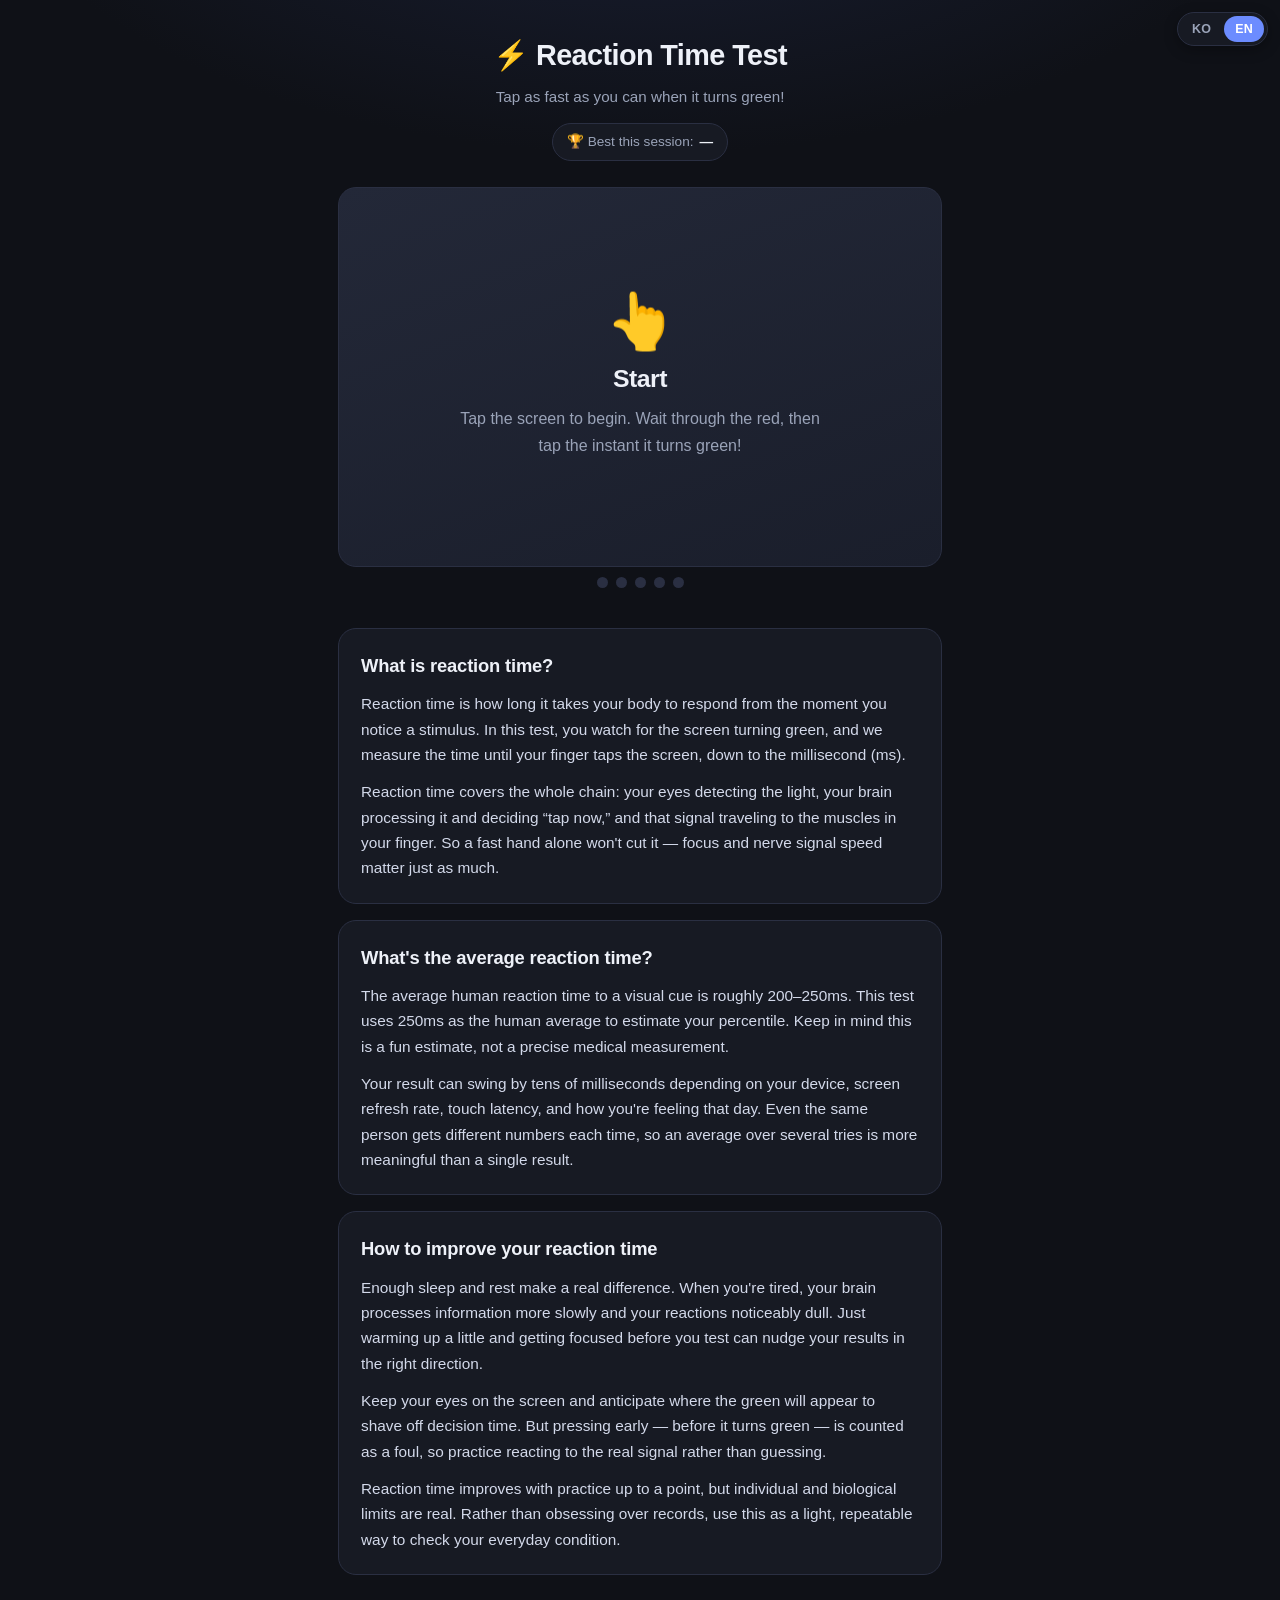
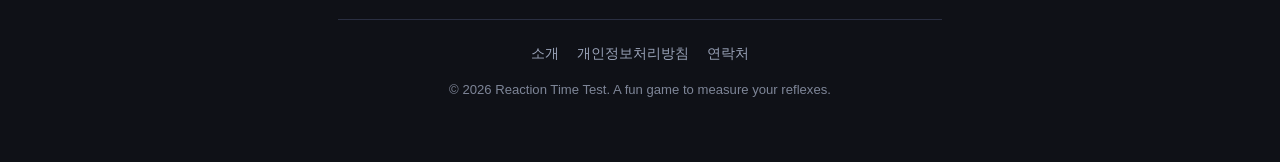
==== commit 5d2265e7: "다국어: h1 제목·푸터 저작권도 언어 전환 반영" ====
--- a/index.html
+++ b/index.html
@@ -23,7 +23,7 @@
 
   <div class="wrap">
     <header class="site-header">
-      <h1>⚡ 반응속도 테스트</h1>
+      <h1 id="siteTitle">⚡ 반응속도 테스트</h1>
       <p class="subtitle" id="subtitle">초록색으로 바뀌면 최대한 빨리 탭하세요!</p>
       <div class="best-badge" id="bestBadge" hidden>
         <span id="bestLabel">🏆 이번 세션 최고 기록:</span> <strong id="bestValue">—</strong>
@@ -64,7 +64,7 @@
         <a href="privacy.html">개인정보처리방침</a>
         <a href="contact.html">연락처</a>
       </nav>
-      <p class="copyright">© 2026 반응속도 테스트. 재미로 즐기는 반사신경 측정 게임입니다.</p>
+      <p class="copyright" id="copyright">© 2026 반응속도 테스트. 재미로 즐기는 반사신경 측정 게임입니다.</p>
     </footer>
   </div>
 
@@ -98,7 +98,9 @@
       ko: {
         htmlLang: "ko",
         stageAria: "반응속도 테스트 시작",
+        title: "⚡ 반응속도 테스트",
         subtitle: "초록색으로 바뀌면 최대한 빨리 탭하세요!",
+        copyright: "© 2026 반응속도 테스트. 재미로 즐기는 반사신경 측정 게임입니다.",
         bestLabel: "🏆 이번 세션 최고 기록:",
         stage: {
           idleTitle: "시작하기",
@@ -165,7 +167,9 @@
       en: {
         htmlLang: "en",
         stageAria: "Start reaction test",
+        title: "⚡ Reaction Time Test",
         subtitle: "Tap as fast as you can when it turns green!",
+        copyright: "© 2026 Reaction Time Test. A fun game to measure your reflexes.",
         bestLabel: "🏆 Best this session:",
         stage: {
           idleTitle: "Start",
@@ -257,7 +261,9 @@
 
     // ===== DOM =====
     var langSwitch = document.getElementById("langSwitch");
+    var siteTitleEl = document.getElementById("siteTitle");
     var subtitleEl = document.getElementById("subtitle");
+    var copyrightEl = document.getElementById("copyright");
     var bestBadge = document.getElementById("bestBadge");
     var bestLabel = document.getElementById("bestLabel");
     var bestValue = document.getElementById("bestValue");
@@ -531,7 +537,9 @@
 
       document.documentElement.lang = L.htmlLang;
       stage.setAttribute("aria-label", L.stageAria);
+      siteTitleEl.textContent = L.title;
       subtitleEl.textContent = L.subtitle;
+      copyrightEl.textContent = L.copyright;
       bestLabel.textContent = L.bestLabel;
       copyBtn.textContent = L.copyBtn;
       retryBtn.textContent = L.retryBtn;
